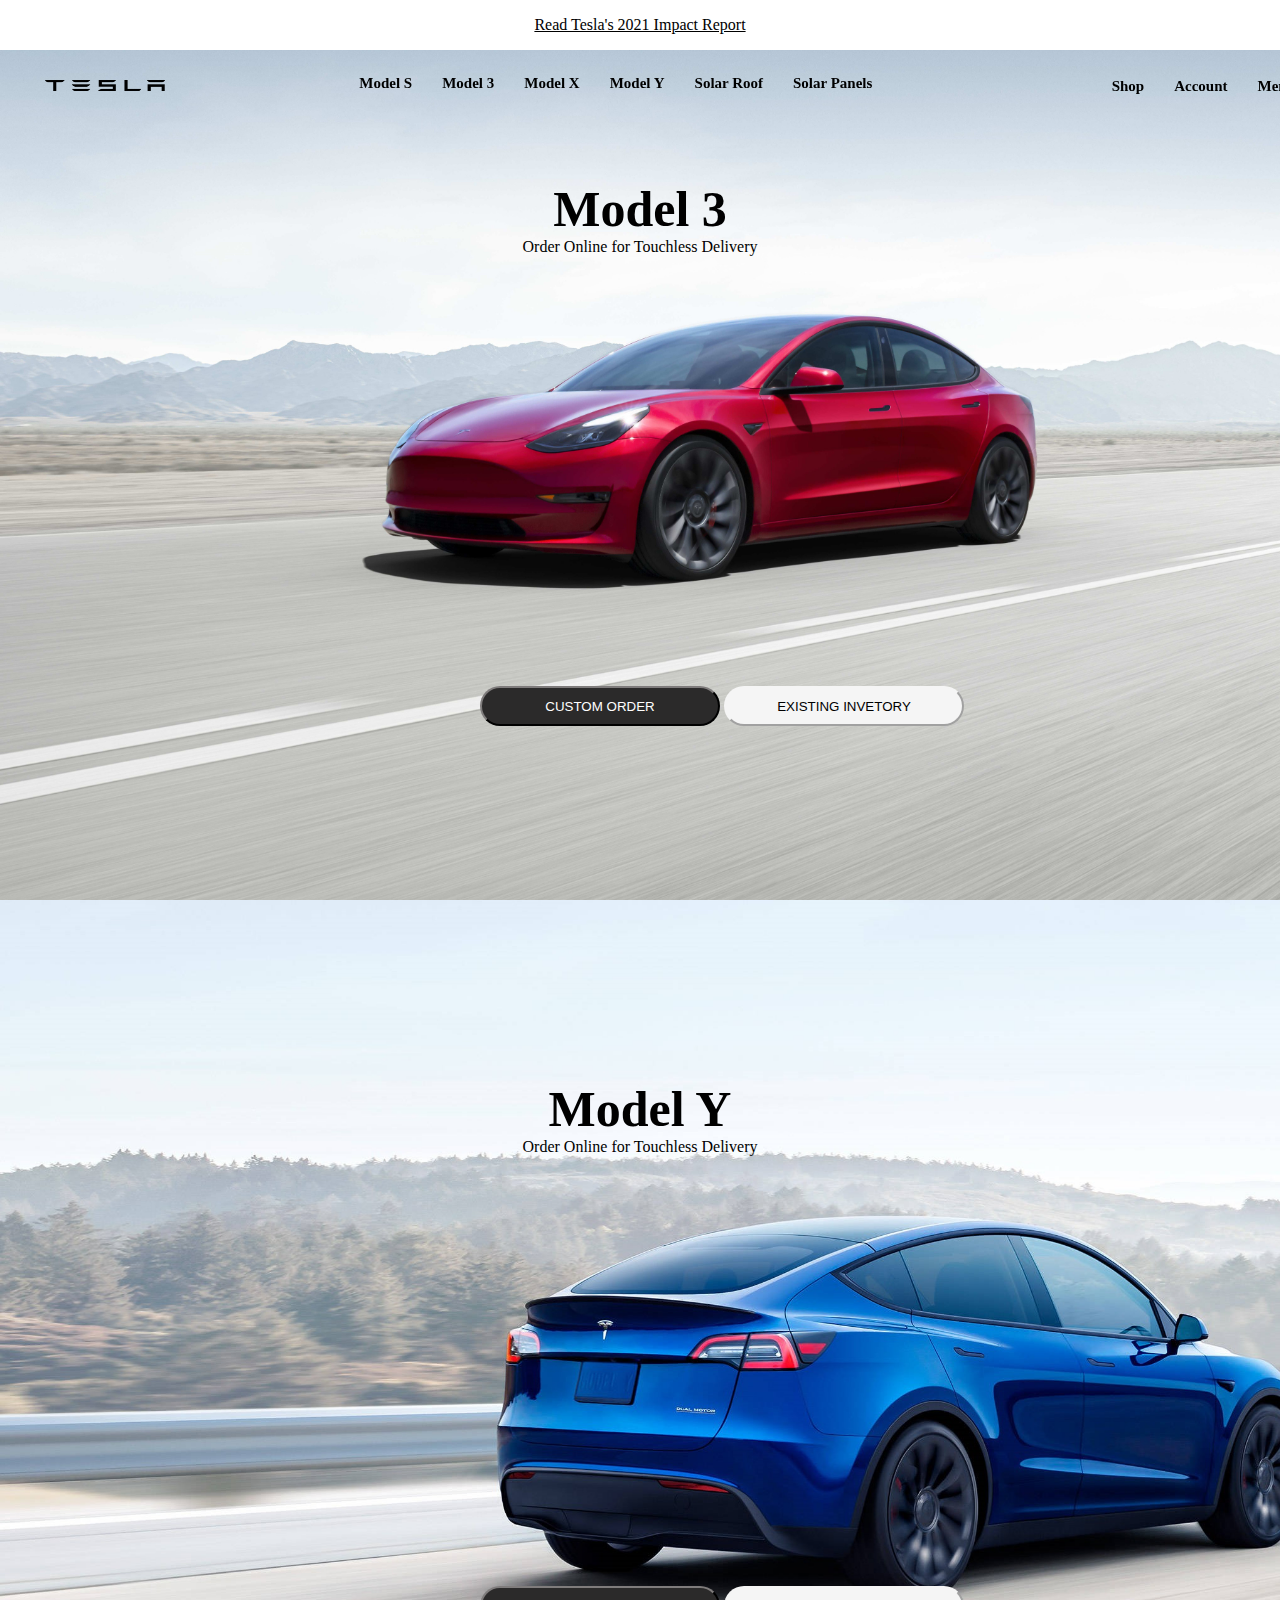
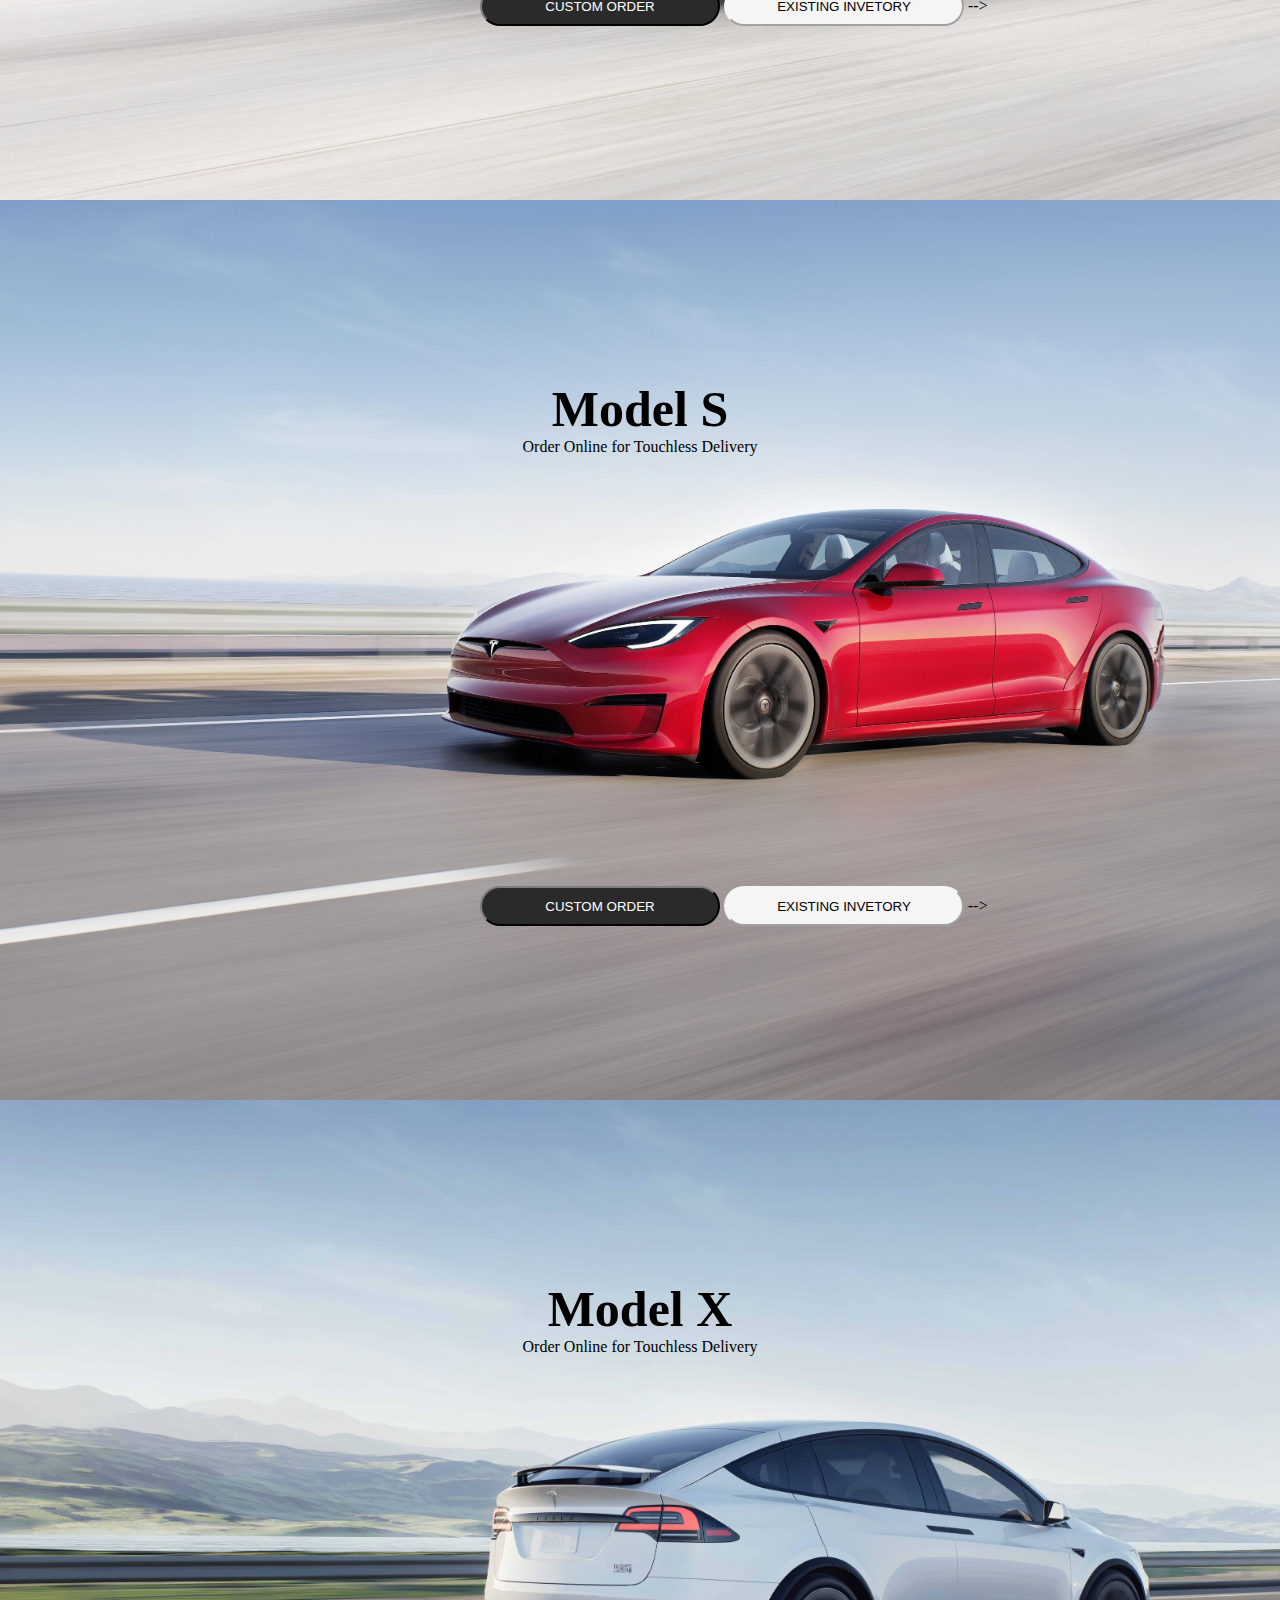
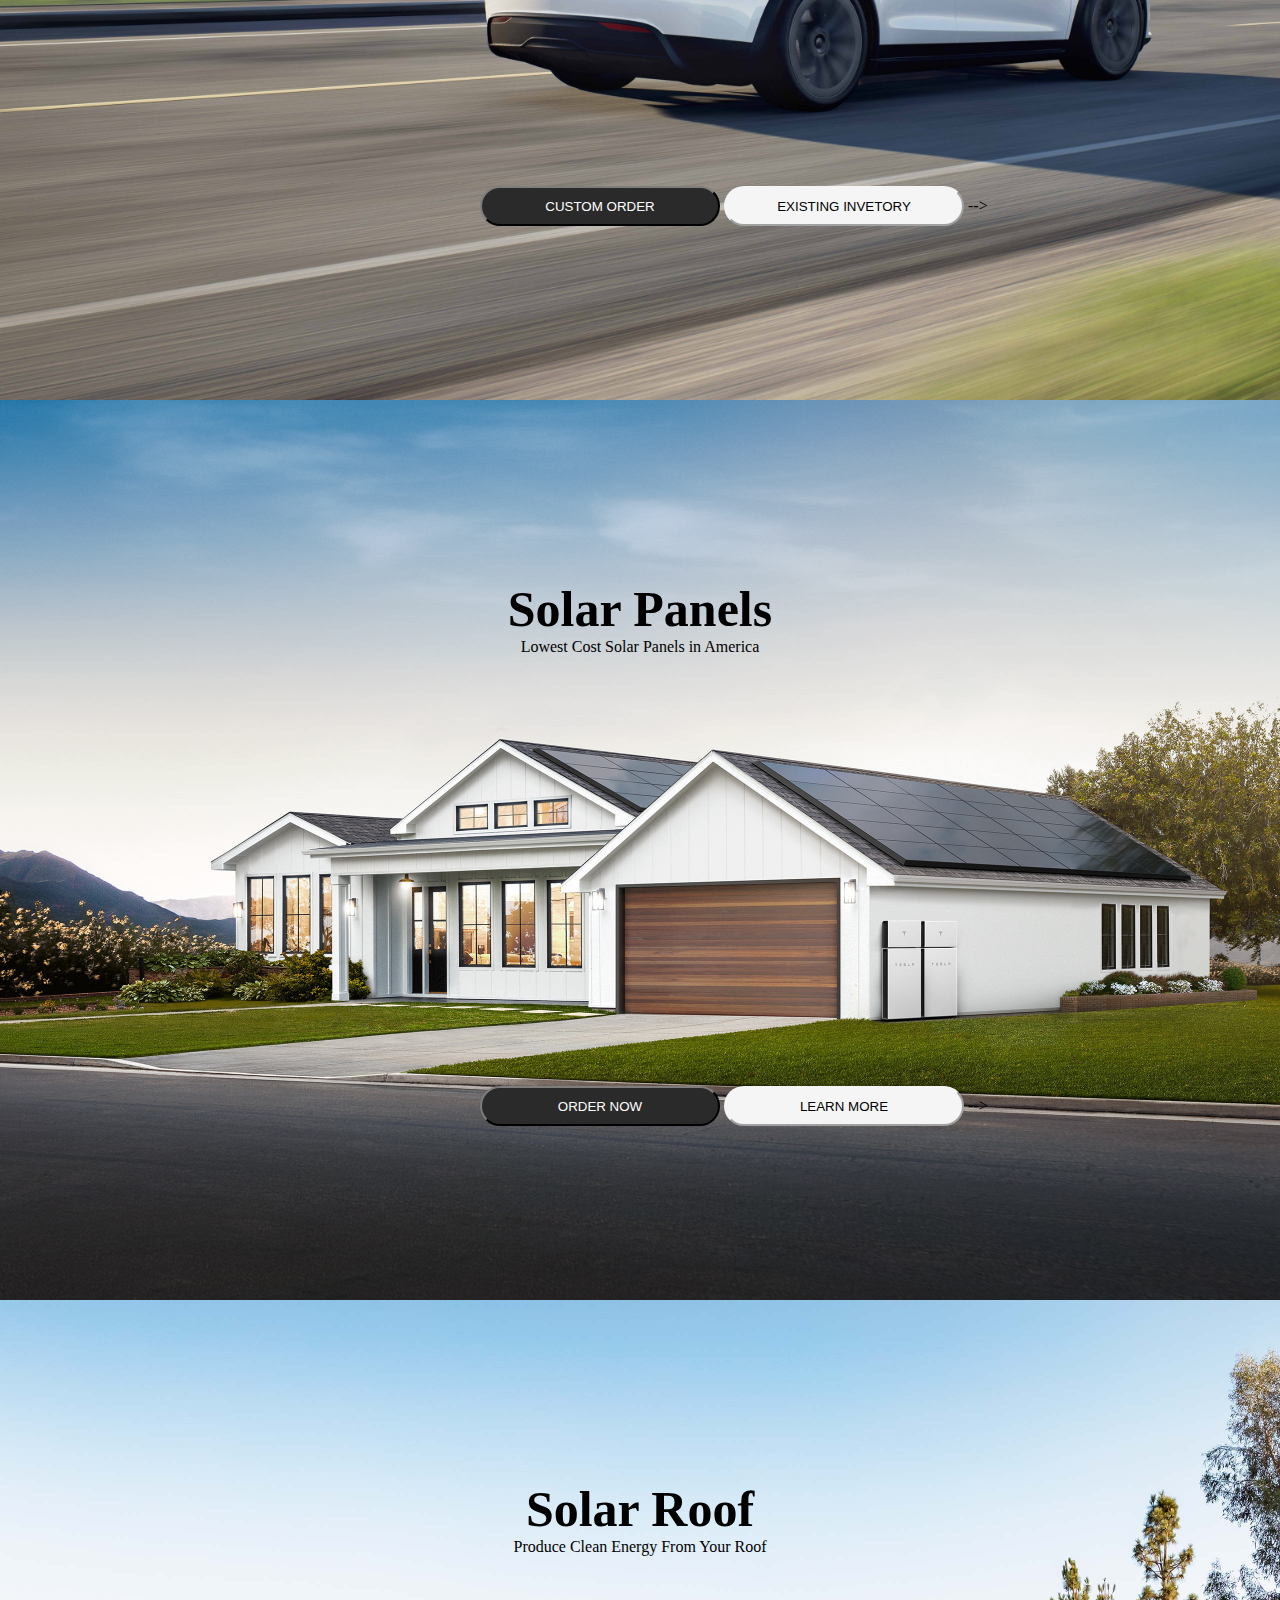
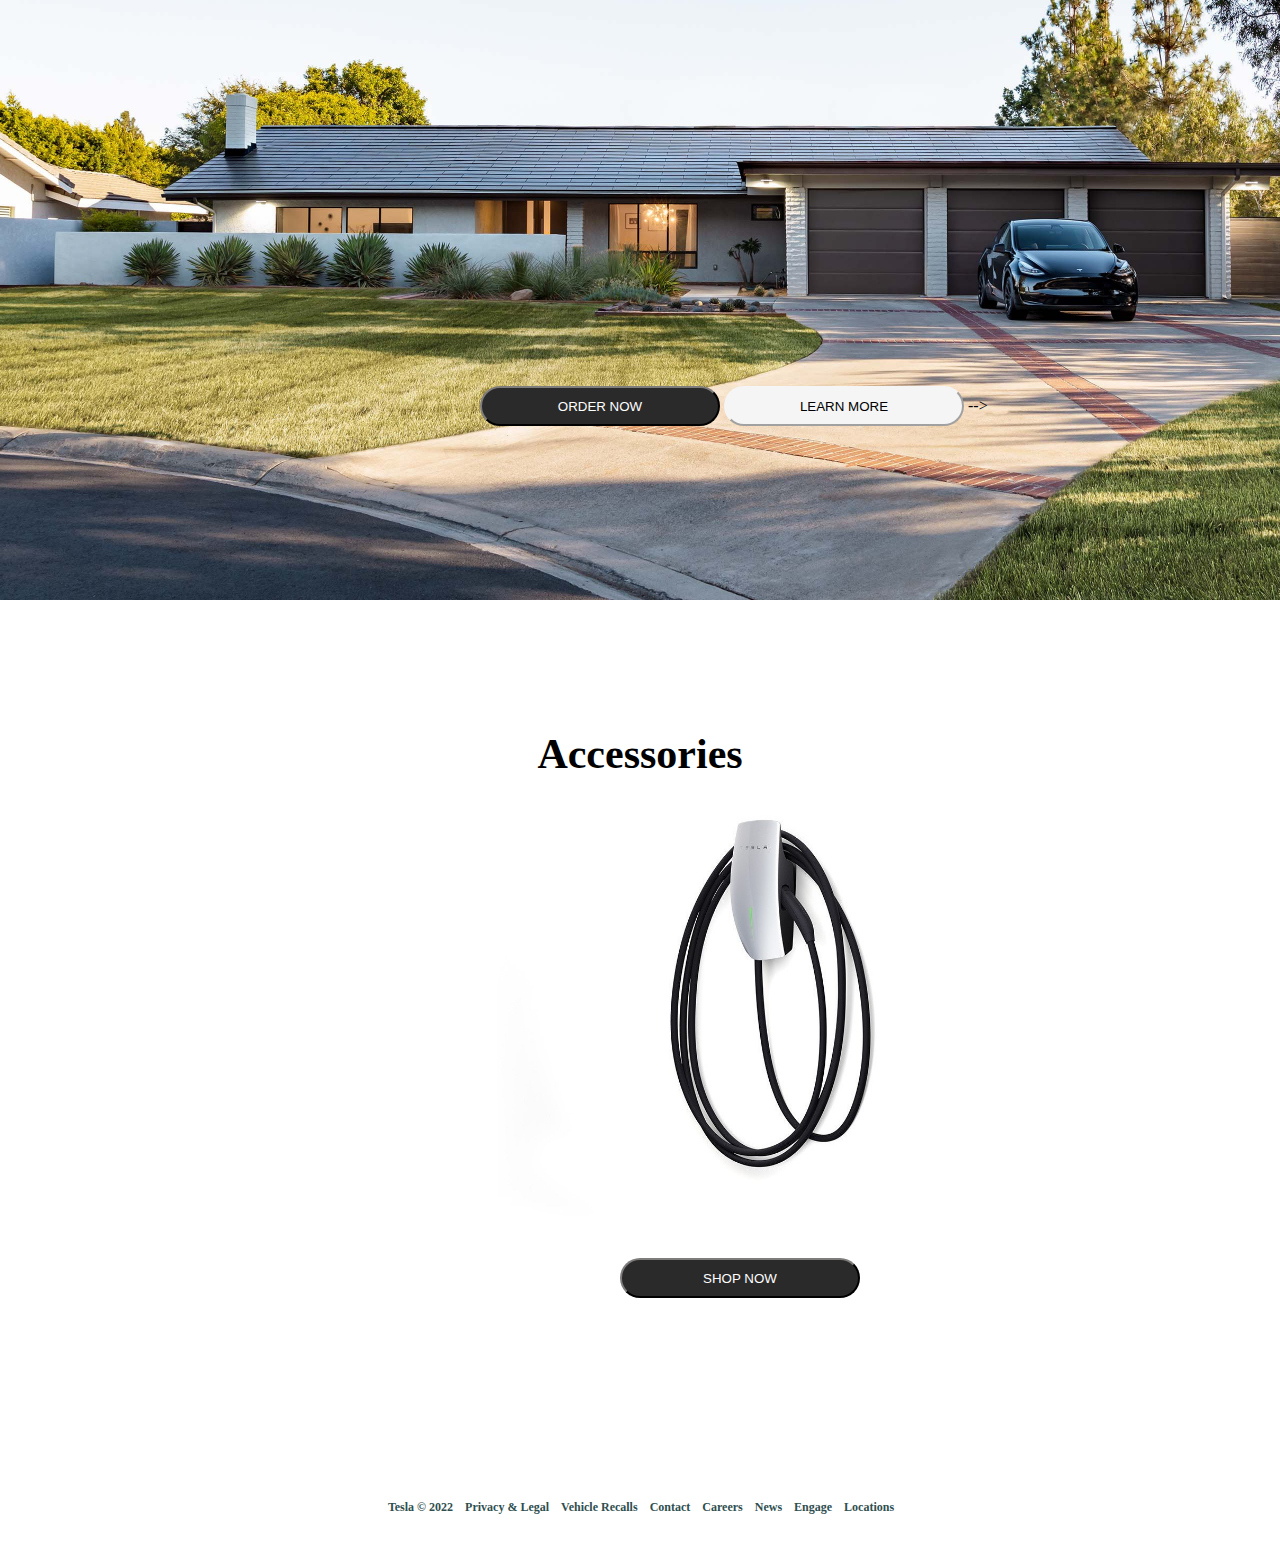
==== Tesla/index.html @ db4c44a9 "Website added" ====
<!DOCTYPE html>
<html lang="en">
<head>
    <meta charset="UTF-8">
    <meta http-equiv="X-UA-Compatible" content="IE=edge">
    <meta name="viewport" content="width=device-width, initial-scale=1.0">
    <title>Electric Cars, Solar & amp; Clean Energy | Tesla</title>
    <link rel="stylesheet" href="style.css" type="text/css">
    <style>
        @import url('http://fonts.cdnfonts.com/css/gotham');
        </style>
</head>
<body>
    <div class="banner">
        <a href="#" class="read">Read Tesla's 2021 Impact Report</a>

    </div>
    <div class="container">
        <div class="first">
            
                <img class="logo" src="Images/tesla-logo-png-2244.png" alt="Tesla">
                <div class="main-text">
                    <a href="#" class="Header-item">Model S</a>
                    <a href="#" class="Header-item">Model 3</a>
                    <a href="#" class="Header-item">Model X</a>
                    <a href="#" class="Header-item">Model Y</a>
                    <a href="#" class="Header-item">Solar Roof</a>
                    <a href="#" class="Header-item">Solar Panels</a>
                    <div class="right-text">
                        <a href="#" class="Header-right">Shop</a>
                        <a href="#" class="Header-right">Account</a>
                        <a href="#" class="Header-right">Menu</a>
                        
                    </div>
                </div>
                     <div class="center-text">
                        <h1>Model 3</h1>
                 </div>
                    <div class="order">
                      <p class="para">Order Online for Touchless Delivery</p>
                </div>
                      <div class="bUt">
                       <button class="btn">CUSTOM ORDER</button>
                       <button class="btn1">EXISTING INVETORY</button>

               </div>
        </div>
             <div class="second">
                  <div class="center-text">
                    <h1>Model Y</h1>
                </div>
                    <div class="order">
                    <p class="para">Order Online for Touchless Delivery</p>
                    </div>
                        <div class="bUt">
                     <button class="btn">CUSTOM ORDER</button>
                     <button class="btn1">EXISTING INVETORY</button> -->

                    </div>
             </div>
              <div class="third">
                <div class="center-text">
                <h1>Model S</h1>
               </div>
                <div class="order">
                    <p class="para">Order Online for Touchless Delivery</p>
                 </div>
                <div class="bUt">
                    <button class="btn">CUSTOM ORDER</button>
                     <button class="btn1">EXISTING INVETORY</button> -->

        </div>
       </div>
          <div class="fourth">
              <div class="center-text">
                 <h1>Model X</h1>
             </div>
                <div class="order">
                     <p class="para">Order Online for Touchless Delivery</p>
                </div>
               <div class="bUt">
                <button class="btn">CUSTOM ORDER</button>
                  <button class="btn1">EXISTING INVETORY</button> -->

            </div>
       </div>
       <div class="fifth">
        <div class="center-text">
            <h1>Solar Panels</h1>
        </div>
           <div class="order">
                <p class="para">Lowest Cost Solar Panels in America</p>
           </div>
          <div class="bUt">
           <button class="btn">ORDER NOW</button>
             <button class="btn1">LEARN MORE</button> -->

       </div>
          

       </div>
       <div class="sixth">
        <div class="center-text">
            <h1>Solar Roof</h1>
        </div>
           <div class="order">
                <p class="para">Produce Clean Energy From Your Roof</p>
           </div>
          <div class="bUt">
           <button class="btn">ORDER NOW</button>
             <button class="btn1">LEARN MORE</button> -->

       </div>
          

       </div>
       <div class="last">
        <div class="final-text">
            <h1>Accessories</h1>
        </div>
          <div class="shop">
           <button class="btn-shop">SHOP NOW</button>

       </div>
       </div>
       <div class="footer">
       <a href="#" class="end-footer">Tesla © 2022</a> 
       <a href="#" class="end-footer">Privacy & Legal</a> 
       <a href="#" class="end-footer">Vehicle Recalls</a> 
       <a href="#" class="end-footer">Contact</a> 
       <a href="#" class="end-footer">Careers</a> 
       <a href="#" class="end-footer">News</a> 
       <a href="#" class="end-footer">Engage</a> 
       <a href="#" class="end-footer">Locations</a> 

       </div>
    </div>

    
</body>
</html>
---- Tesla/style.css ----
*{
    margin: 0;
    padding: 0;
}
.banner{
    background-color: #fff;
    width: 100%;
    height: 50px;
    display: flex;
    flex-direction: row;
    justify-content: center;
    align-items: center;
    position: fixed;
}
.read{
    color: black;
}
   
.first{
    background-image:url("Images/M3-Homepage-Desktop-LHD.jpg");
    background-size:cover;
    background-repeat: no-repeat; 
    height: 100vh;
    

}
.logo{
    width: 120px;
    height: 11px;
    position: fixed;
    top: 80px;
    left:45px;

    
}
.main-text{
        color:black;
        text-decoration: none;
        margin: 0 0.56em;
        padding: 0.618em;
        word-spacing: 0px;
        font-size:15px;
        text-shadow:#fff;
        display: flex;
        flex-direction:row;
        justify-content: center;
        font-family:'Gotham Light';
        position: fixed;
        margin-left: 320px;
        padding-top: 50px;
        font-weight:700;
}
    
.Header-item{
   
    color:black;
    text-decoration: none;
    display: inline-block;
    vertical-align: middle;
    text-indent: 2em;
    padding-top: 25px;
    
 }
 .right-text{
    color:black;
    text-decoration: none;
    margin: 0 0.56em;
    padding: 0.618em;
    word-spacing: 0px;
    font-size:15px;
    text-shadow:#fff;
    font-weight:700;
    display: flex;
    flex-direction:row;
    justify-content:flex-end;
    margin-right: -325px;
    margin-left: 200px;
    font-family:'Gotham Light';
 }
.Header-right{
    color:black;
    text-decoration: none;
    display: inline-block;
    vertical-align: middle;
    text-indent: 2em;
    padding-top: 19px;
    
 }
.center-text{
    display: flex;
    flex-direction:row;
    justify-content: center;
    padding-top: 50px;
    font-size: 25px;
    font-weight:700;
    font-family:'Gotham';
    padding-top: 180px;
}
.order{
    display: flex;
    flex-direction: row;
    justify-content: center;
}
.btn{
    height: 40px;
    width: 240px;
    border-radius: 30px;
    border-color:rgb(43, 42, 42);
    background:rgb(43, 42, 42);
    color: #fff;
    font-weight: normal;
    margin-left: 480px;
    margin-bottom: 80px;
    
}
.btn1{
    height: 40px;
    width: 240px;
    border-radius: 30px;
    border-color:whitesmoke;
    background:whitesmoke;
    color:black;
    font-weight: lighter;
    margin-left: 0px;
    margin-top: 430px;
}
.second{
    background-image:url("Images/Desktop-ModelY1.jpg");
    background-size:cover;
    background-repeat: no-repeat; 
    height: 100vh;
    

}
.third{
    background-image:url("Images/Homepage-Model-S-Desktop-LHD.jpg");
    background-size:cover;
    background-repeat: no-repeat; 
    height: 100vh;

}
.fourth{
    background-image:url("Images/Homepage-Model-X-Desktop-LHD.jpg");
    background-size:cover;
    background-repeat: no-repeat; 
    height: 100vh;

}
.fifth{
    background-image:url("Images/_25-HP-SolarPanels-D.jpg");
    background-size:cover;
    background-repeat: no-repeat; 
    height: 100vh;

}
.center-text1{
    display: flex;
    flex-direction:row;
    justify-content: center;
    padding-top: 50px;
    font-size: 25px;
    font-weight:lighter;
    font-family:'Gotham Light';
    padding-top: 180px;
}
.sixth{
    background-image:url("Images/HP-SR-Design-D.jpg");
    background-size:cover;
    background-repeat: no-repeat; 
    height: 100vh;

}
.last{
    background-image:url("Images/dd739764-bcaa-4263-9488-8c73bc9fb046.jpg");
    background-size:cover;
    background-repeat: no-repeat; 
    height: 100vh;

}
.final-text{
    display: flex;
    flex-direction:row;
    justify-content: center;
    padding-top: 50px;
    font-size: 21px;
    font-weight:normal;
    font-family:'Gotham Light';
    padding-top: 130px;
}
.btn-shop{
    height: 40px;
    width: 240px;
    border-radius: 30px;
    border-color:rgb(43, 42, 42);
    background:rgb(43, 42, 42);
    color: #fff;
    font-weight: normal;
    margin-left: 620px;
    margin-top: 480px;
    padding-bottom: 0px;
    
}
.end-footer{
    color:darkslategrey;
    text-decoration: none;
    vertical-align: middle;
    text-indent: 1em;
    font-size: 12px;
    font-family: 'Gotham Light';
    font-weight:700;


}
.footer
{
    display: flex;
    flex-direction: row;
    justify-content: center;
    margin-right: 10px;
    margin-bottom: 50px;
    
}
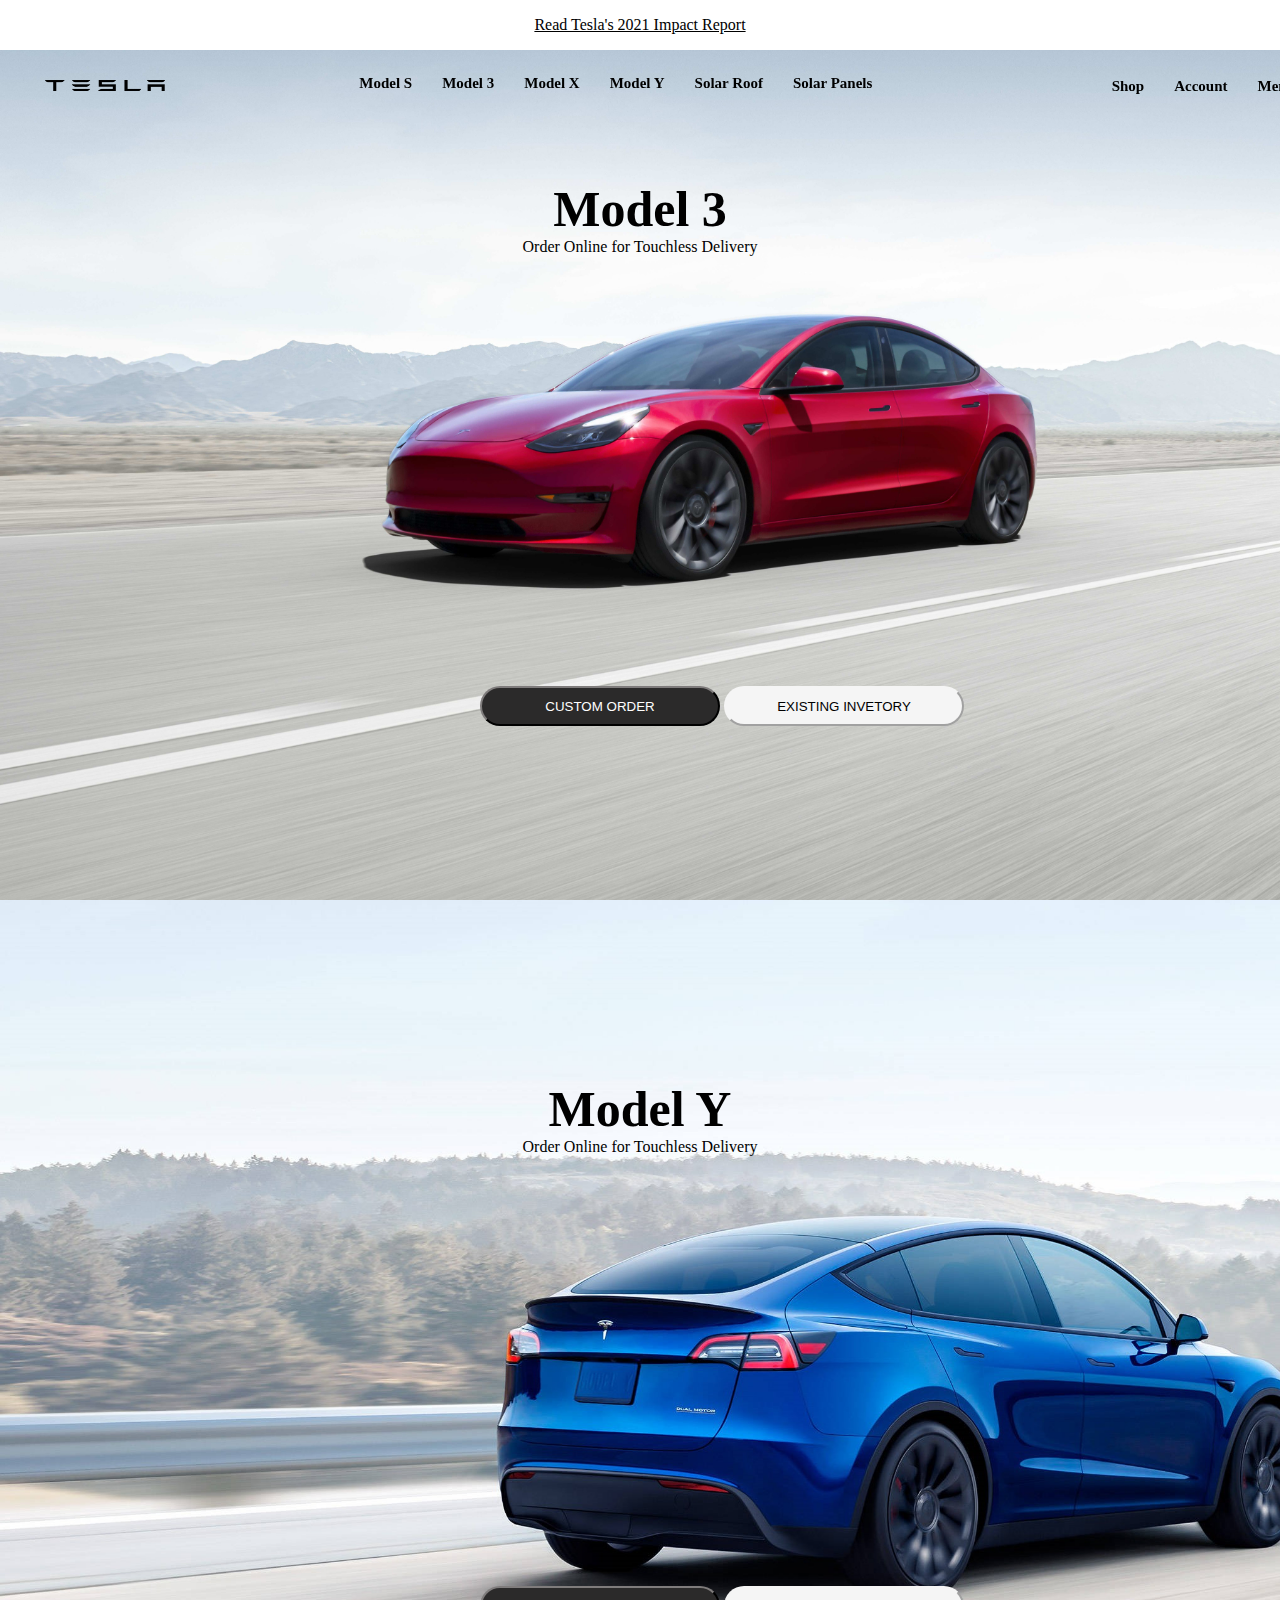
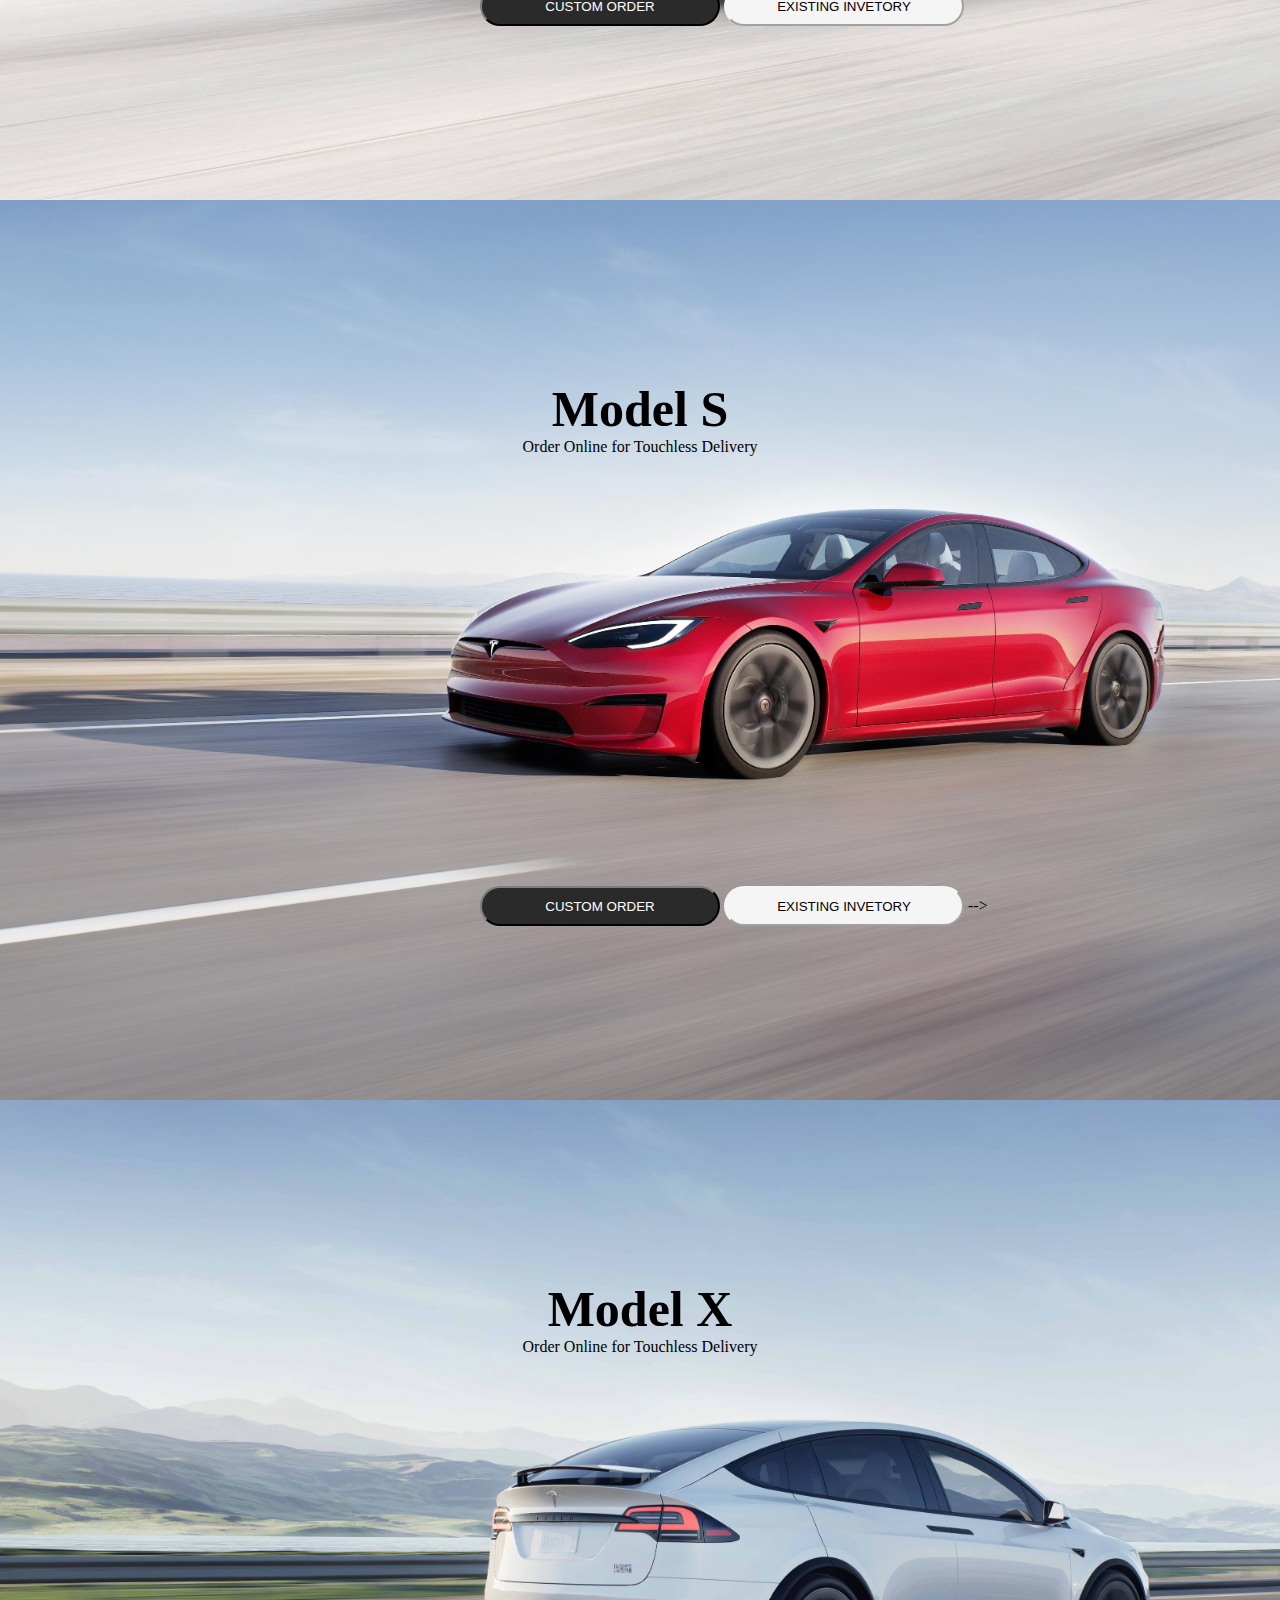
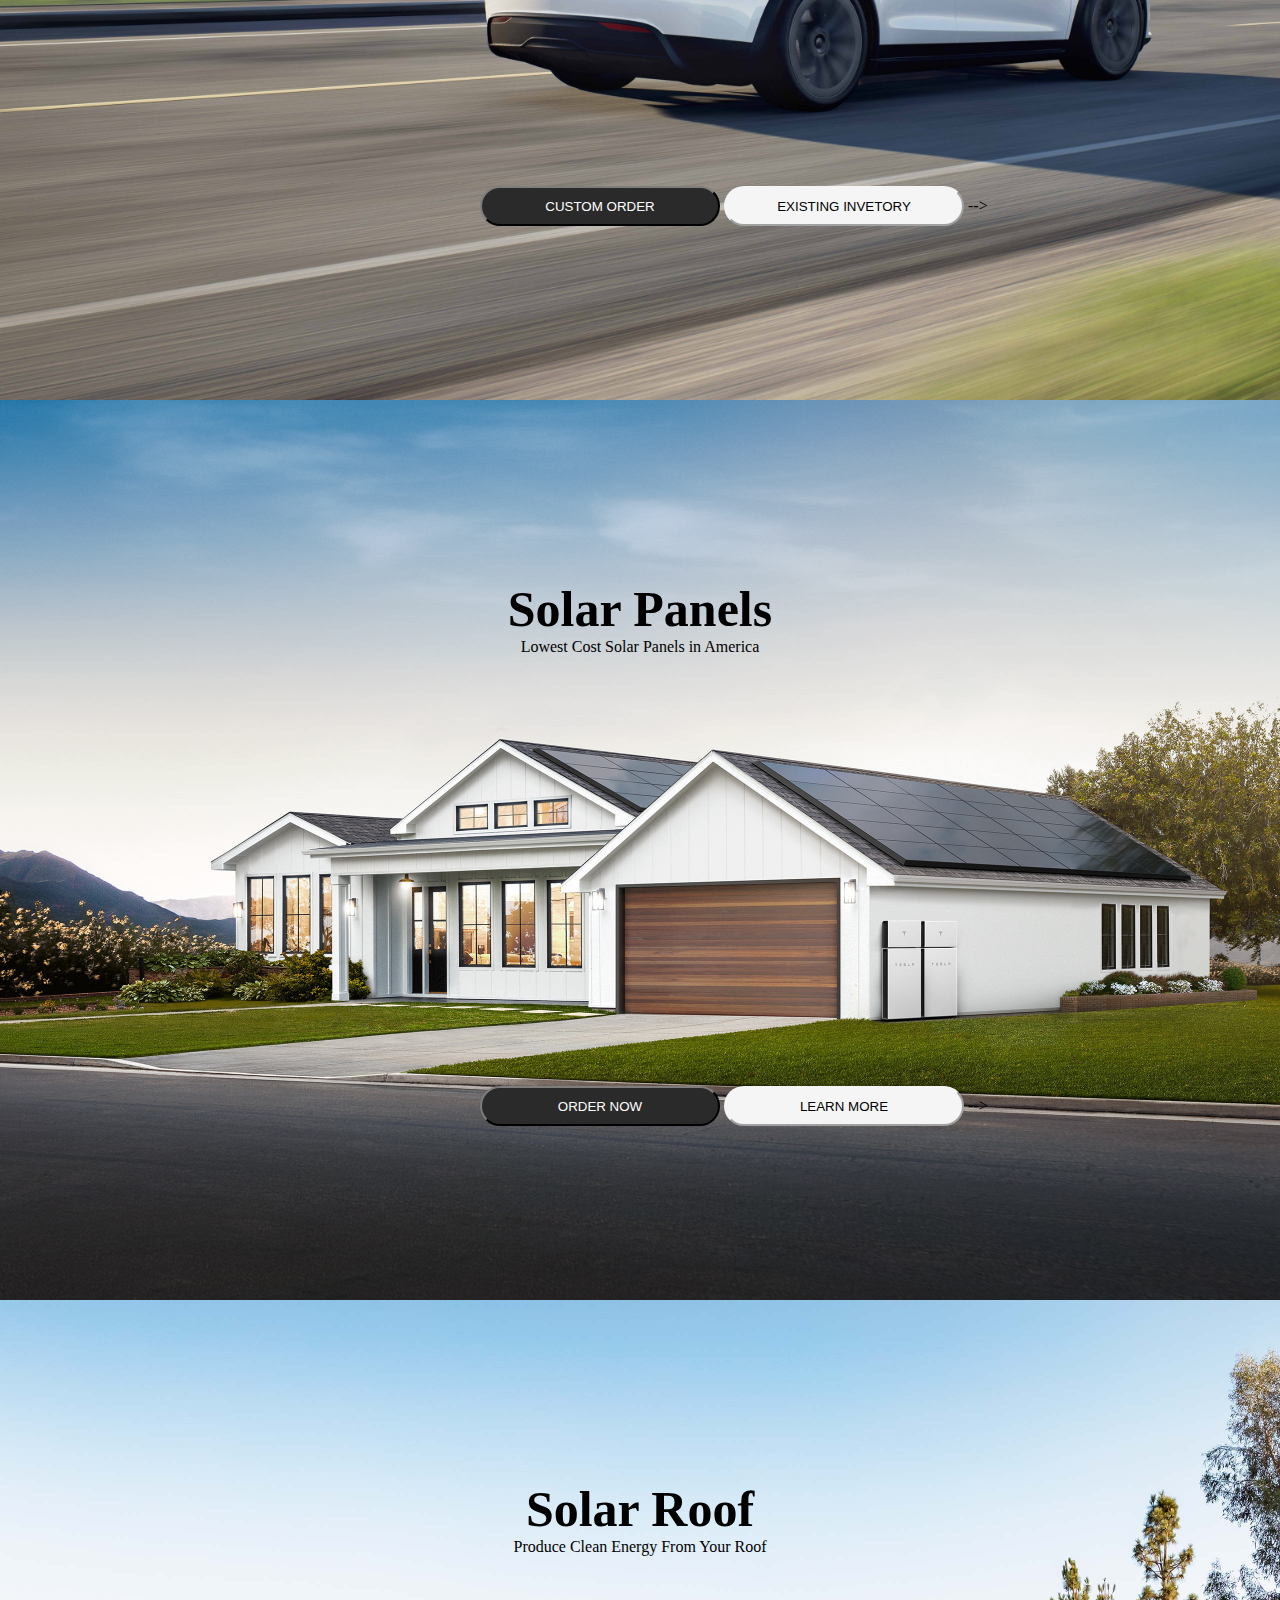
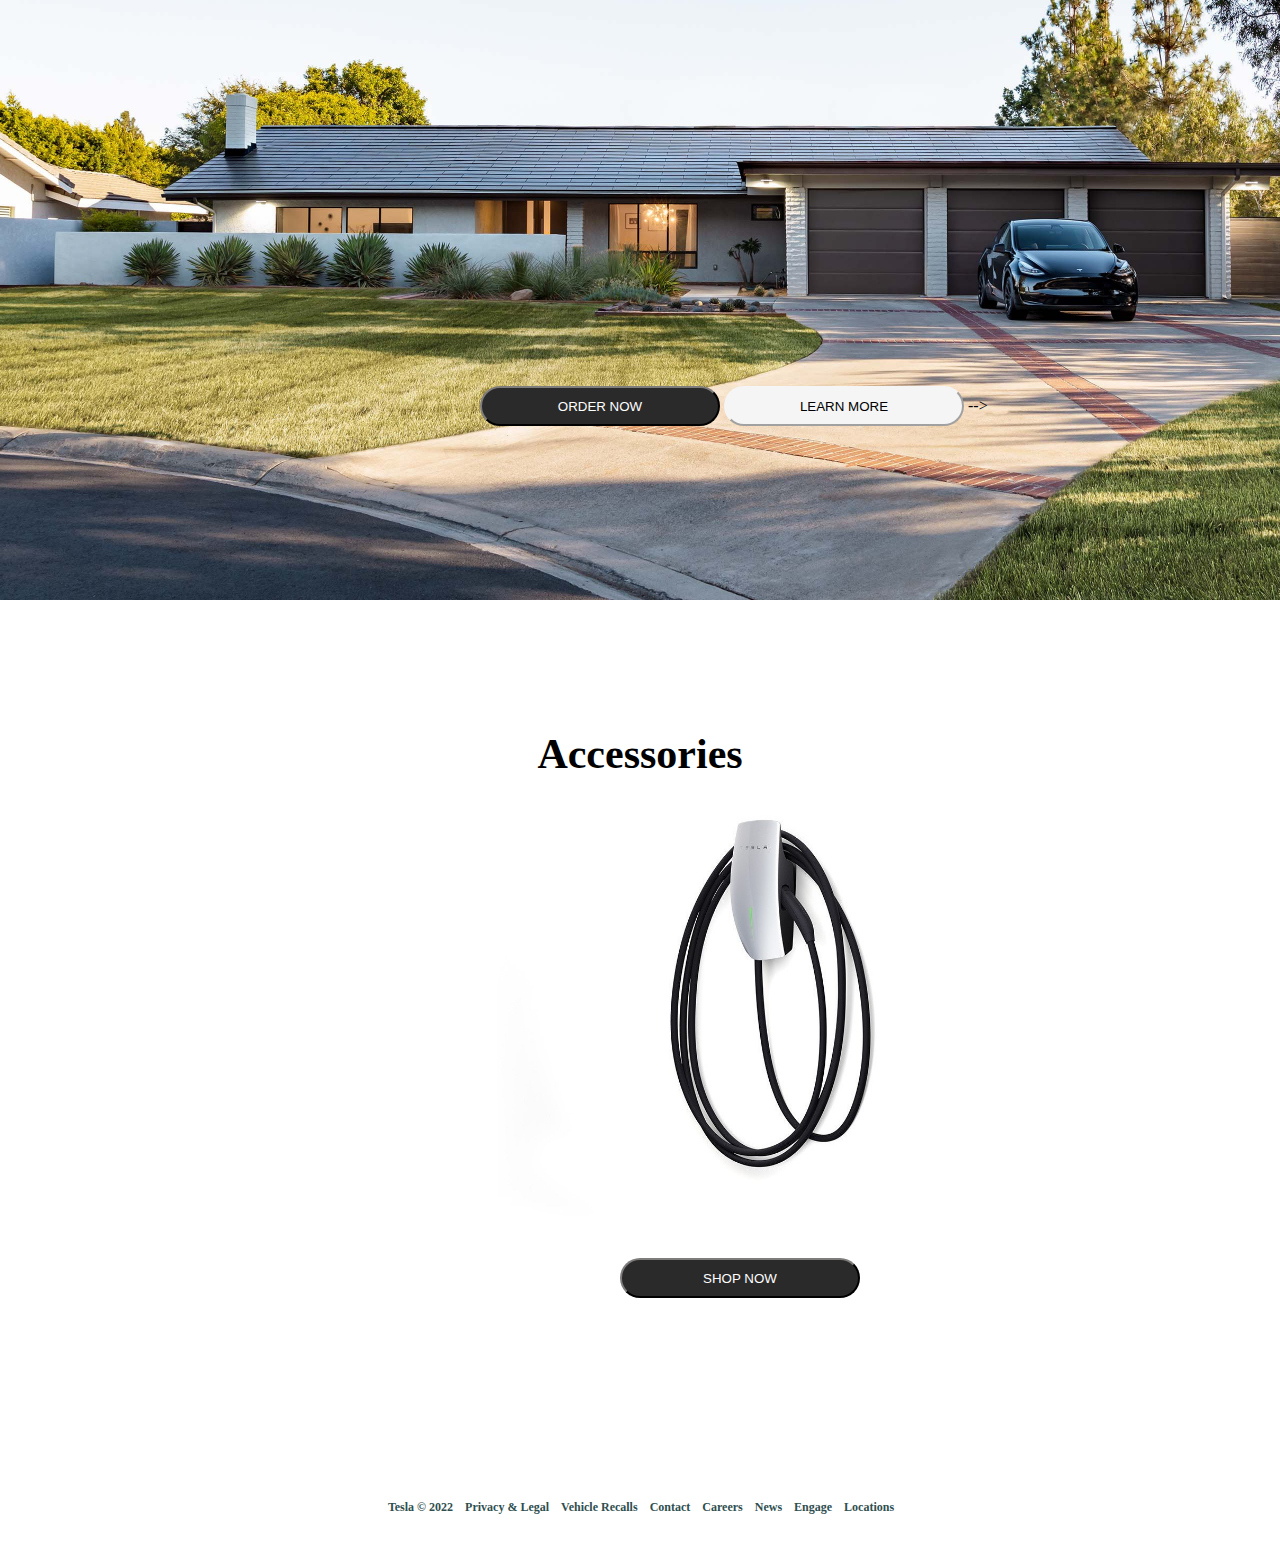
==== commit 1f810db2: "website updated" ====
--- a/Tesla/index.html
+++ b/Tesla/index.html
@@ -54,7 +54,7 @@
                     </div>
                         <div class="bUt">
                      <button class="btn">CUSTOM ORDER</button>
-                     <button class="btn1">EXISTING INVETORY</button> -->
+                     <button class="btn1">EXISTING INVETORY</button>
 
                     </div>
              </div>
